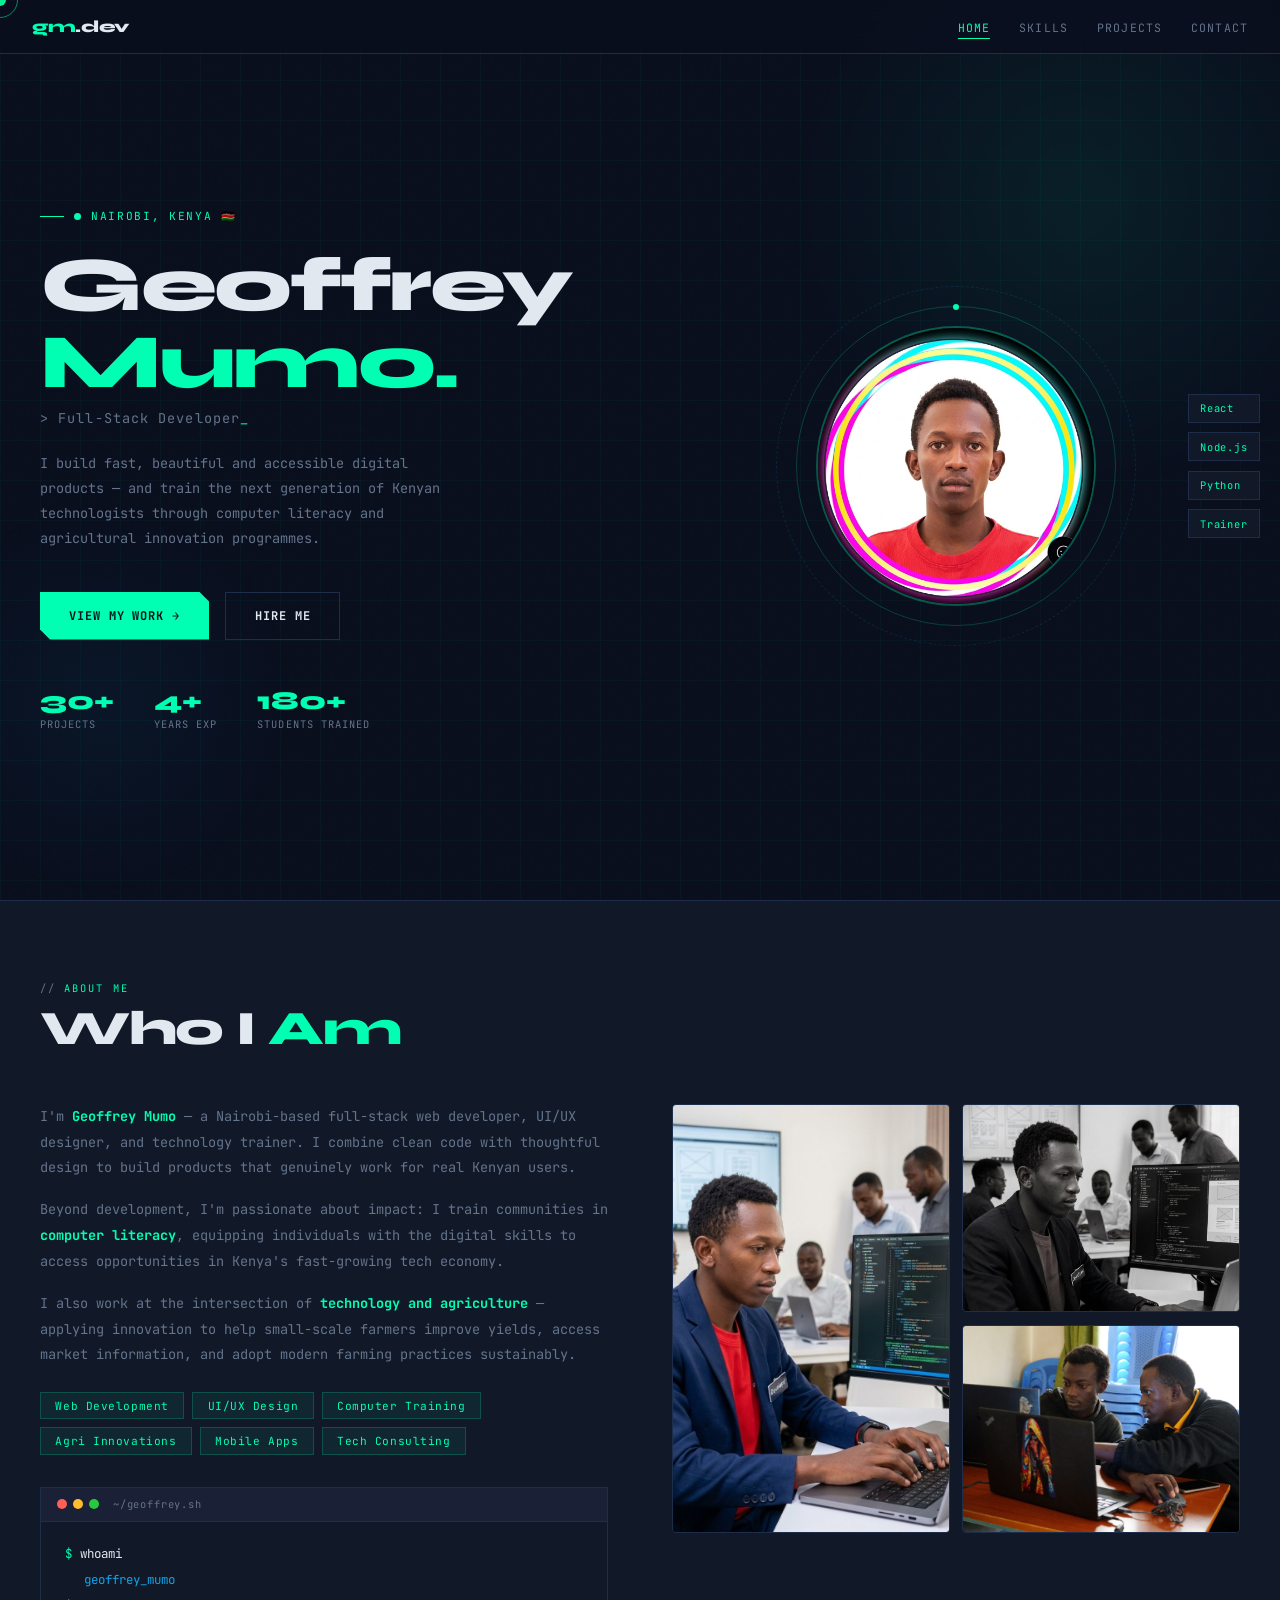
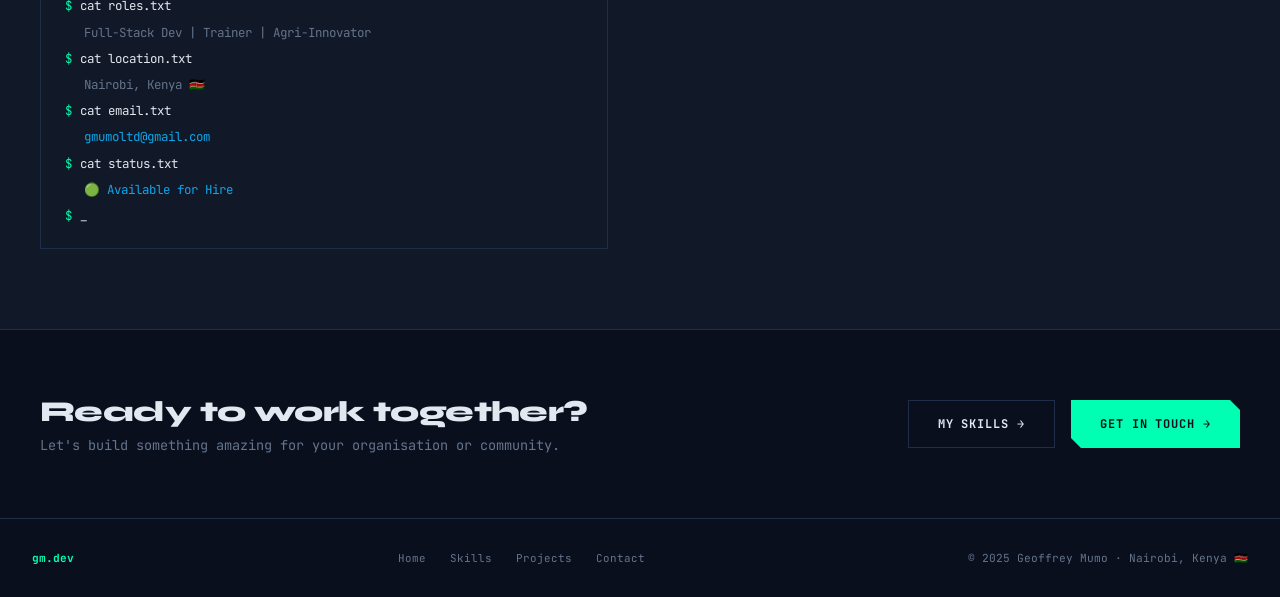
==== index.html @ c4a0ccda "initial commit" ====
<!DOCTYPE html>
<html lang="en">
<head>
  <meta charset="UTF-8" />
  <meta name="viewport" content="width=device-width, initial-scale=1.0" />
  <title>Geoffrey Mumo — Developer & Trainer</title>
  <link rel="icon" type="image/png" href="images/favicon.png" />
  <link rel="stylesheet" href="style.css" />
</head>
<body>

  <!-- Custom Cursor -->
  <div class="cursor" id="cursor"></div>
  <div class="cursor-ring" id="cursorRing"></div>

  <!-- ==================== NAVBAR ==================== -->
  <nav class="navbar">
    <a href="index.html" class="nav-logo">gm<span>.dev</span></a>
    <ul class="nav-links">
      <li><a href="index.html" class="active">Home</a></li>
      <li><a href="skills.html">Skills</a></li>
      <li><a href="projects.html">Projects</a></li>
      <li><a href="contact.html">Contact</a></li>
    </ul>
    <button class="nav-toggle" id="navToggle" aria-label="Menu">
      <span></span><span></span><span></span>
    </button>
  </nav>

  <!-- Mobile Menu -->
  <div class="mobile-menu" id="mobileMenu">
    <a href="index.html" class="menu-link active">Home</a>
    <a href="skills.html" class="menu-link">Skills</a>
    <a href="projects.html" class="menu-link">Projects</a>
    <a href="contact.html" class="menu-link">Contact</a>
  </div>

  <!-- ==================== HERO ==================== -->
  <section class="hero" id="home">
    <div class="hero-glow"></div>
    <div class="hero-glow2"></div>
    <div class="hero-content">

      <!-- Text -->
      <div class="hero-text">
        <div class="hero-tag"><span class="live-dot"></span> Nairobi, Kenya 🇰🇪</div>
        <h1 class="hero-name">
          Geoffrey<br>
          <span class="accent-line">Mumo.</span>
        </h1>
        <p class="hero-title">
          &gt; <span id="typewriter">Full-Stack Developer</span><span class="type-cursor">_</span>
        </p>
        <p class="hero-desc">
          I build fast, beautiful and accessible digital products — and train the next generation of
          Kenyan technologists through computer literacy and agricultural innovation programmes.
        </p>
        <div class="hero-btns">
          <a href="projects.html" class="btn-primary">View My Work →</a>
          <a href="contact.html" class="btn-ghost">Hire Me</a>
        </div>

        <!-- Stats -->
        <div class="hero-stats">
          <div class="stat-item">
            <div class="stat-num" data-count="30" data-suffix="+">0</div>
            <div class="stat-label">Projects</div>
          </div>
          <div class="stat-item">
            <div class="stat-num" data-count="4" data-suffix="+">0</div>
            <div class="stat-label">Years Exp</div>
          </div>
          <div class="stat-item">
            <div class="stat-num" data-count="200" data-suffix="+">0</div>
            <div class="stat-label">Students Trained</div>
          </div>
        </div>
      </div>

      <!-- Avatar -->
      <div class="hero-visual">
        <div class="avatar-wrapper">
          <div class="avatar-ring"></div>
          <div class="avatar-ring2"></div>
          <div class="avatar-photo">
            <img src="images/jeff.png" alt="Geoffrey Mumo" />
          </div>
        </div>
        <div class="tech-badges">
          <div class="badge">React</div>
          <div class="badge">Node.js</div>
          <div class="badge">Python</div>
          <div class="badge">Trainer</div>
        </div>
      </div>

    </div>
  </section>

  <!-- ==================== ABOUT ==================== -->
  <section id="about" style="padding:5rem 2rem; background:var(--surface); border-top:1px solid var(--border);">
    <div class="container">
      <div class="section-label">About Me</div>
      <h2 class="section-title">Who I <em>Am</em></h2>

      <div class="about-grid">
        <!-- Left: text -->
        <div>
          <div class="about-text reveal">
            <p>
              I'm <strong>Geoffrey Mumo</strong> — a Nairobi-based full-stack web developer, UI/UX designer,
              and technology trainer. I combine clean code with thoughtful design to build products
              that genuinely work for real Kenyan users.
            </p>
            <p>
              Beyond development, I'm passionate about impact: I train communities in
              <strong>computer literacy</strong>, equipping individuals with the digital skills to
              access opportunities in Kenya's fast-growing tech economy.
            </p>
            <p>
              I also work at the intersection of <strong>technology and agriculture</strong> — applying
              innovation to help small-scale farmers improve yields, access market information,
              and adopt modern farming practices sustainably.
            </p>
            <div class="do-chips">
              <span class="do-chip">Web Development</span>
              <span class="do-chip">UI/UX Design</span>
              <span class="do-chip">Computer Training</span>
              <span class="do-chip">Agri Innovations</span>
              <span class="do-chip">Mobile Apps</span>
              <span class="do-chip">Tech Consulting</span>
            </div>
          </div>

          <div class="reveal reveal-d1" style="margin-top:2rem;">
            <div class="terminal-box">
              <div class="terminal-header">
                <div class="dot r"></div><div class="dot y"></div><div class="dot g"></div>
                <span class="terminal-title">~/geoffrey.sh</span>
              </div>
              <div class="terminal-body">
                <div class="terminal-line"><span class="prompt">$</span><span class="cmd"> whoami</span></div>
                <div class="terminal-line out hi">geoffrey_mumo</div>
                <div class="terminal-line"><span class="prompt">$</span><span class="cmd"> cat roles.txt</span></div>
                <div class="terminal-line out">Full-Stack Dev | Trainer | Agri-Innovator</div>
                <div class="terminal-line"><span class="prompt">$</span><span class="cmd"> cat location.txt</span></div>
                <div class="terminal-line out">Nairobi, Kenya 🇰🇪</div>
                <div class="terminal-line"><span class="prompt">$</span><span class="cmd"> cat email.txt</span></div>
                <div class="terminal-line out hi">gmumoltd@gmail.com</div>
                <div class="terminal-line"><span class="prompt">$</span><span class="cmd"> cat status.txt</span></div>
                <div class="terminal-line out hi">🟢 Available for Hire</div>
                <div class="terminal-line"><span class="prompt">$</span><span class="cmd"> _</span></div>
              </div>
            </div>
          </div>
        </div>

        <!-- Right: photo collage -->
        <div class="about-images reveal reveal-d2">
          <div class="about-img-wrap tall">
            <img src="images/professional-1.png" alt="Geoffrey coding" />
          </div>
          <div class="about-img-wrap">
            <img src="images/professional-2.png" alt="Geoffrey training" />
          </div>
          <div class="about-img-wrap">
            <img src="images/coding-color.jpg" alt="Training session" />
          </div>
        </div>
      </div>
    </div>
  </section>

  <!-- ==================== CTA STRIP ==================== -->
  <section style="padding:4rem 2rem; background:var(--bg); border-top:1px solid var(--border);">
    <div class="container">
      <div style="display:flex; justify-content:space-between; align-items:center; flex-wrap:wrap; gap:2rem; position:relative; z-index:1;">
        <div>
          <h3 style="font-family:var(--font-disp); font-size:1.8rem; font-weight:800; letter-spacing:-0.02em; margin-bottom:0.4rem;">
            Ready to work together?
          </h3>
          <p style="color:var(--muted); font-size:0.85rem;">Let's build something amazing for your organisation or community.</p>
        </div>
        <div style="display:flex; gap:1rem; flex-wrap:wrap;">
          <a href="skills.html" class="btn-ghost">My Skills →</a>
          <a href="contact.html" class="btn-primary">Get In Touch →</a>
        </div>
      </div>
    </div>
  </section>

  <!-- ==================== FOOTER ==================== -->
  <footer>
    <span class="footer-logo">gm.dev</span>
    <div class="footer-links-row">
      <a href="index.html">Home</a>
      <a href="skills.html">Skills</a>
      <a href="projects.html">Projects</a>
      <a href="contact.html">Contact</a>
    </div>
    <span>© 2025 Geoffrey Mumo · Nairobi, Kenya 🇰🇪</span>
  </footer>

  <script src="main.js"></script>
</body>
</html>
---- style.css ----
/* =============================================
   GEOFFREY MUMO — Personal Portfolio
   style.css  |  Multi-page build
   ============================================= */

@import url('https://fonts.googleapis.com/css2?family=JetBrains+Mono:wght@300;400;700&family=Syne:wght@400;600;800&display=swap');

/* ---- CSS Variables ---- */
:root {
  --bg:       #0A0F1E;
  --surface:  #111827;
  --surface2: #1a2035;
  --border:   #1E2D4A;
  --accent:   #00FFB2;
  --accent2:  #0EA5E9;
  --accent3:  #A78BFA;
  --text:     #E2E8F0;
  --muted:    #64748B;
  --font-mono:'JetBrains Mono', monospace;
  --font-disp:'Syne', sans-serif;
  --glow:     0 0 32px rgba(0,255,178,0.22);
  --trans:    all 0.3s cubic-bezier(0.4,0,0.2,1);
}

/* ---- Base ---- */
*, *::before, *::after { box-sizing:border-box; margin:0; padding:0; }
html { scroll-behavior:smooth; }
body {
  background:var(--bg); color:var(--text);
  font-family:var(--font-mono); overflow-x:hidden; cursor:none;
}
a { text-decoration:none; color:inherit; }
img { display:block; max-width:100%; }

/* ---- Scrollbar ---- */
::-webkit-scrollbar { width:4px; }
::-webkit-scrollbar-track { background:var(--bg); }
::-webkit-scrollbar-thumb { background:var(--accent); border-radius:2px; }

/* ---- Grid BG ---- */
body::before {
  content:''; position:fixed; inset:0;
  background-image:
    linear-gradient(rgba(0,255,178,0.03) 1px,transparent 1px),
    linear-gradient(90deg,rgba(0,255,178,0.03) 1px,transparent 1px);
  background-size:40px 40px; pointer-events:none; z-index:0;
}
body::after {
  content:''; position:fixed; inset:0;
  background-image:url("data:image/svg+xml,%3Csvg viewBox='0 0 256 256' xmlns='http://www.w3.org/2000/svg'%3E%3Cfilter id='n'%3E%3CfeTurbulence type='fractalNoise' baseFrequency='0.9' numOctaves='4' stitchTiles='stitch'/%3E%3C/filter%3E%3Crect width='100%25' height='100%25' filter='url(%23n)' opacity='0.03'/%3E%3C/svg%3E");
  pointer-events:none; z-index:0; opacity:0.35;
}

/* ---- Custom Cursor ---- */
.cursor {
  width:12px; height:12px; background:var(--accent); border-radius:50%;
  position:fixed; pointer-events:none; z-index:9999;
  transform:translate(-50%,-50%);
  transition:transform 0.1s,width 0.2s,height 0.2s;
  mix-blend-mode:difference;
}
.cursor-ring {
  width:36px; height:36px; border:1.5px solid var(--accent); border-radius:50%;
  position:fixed; pointer-events:none; z-index:9998;
  transform:translate(-50%,-50%);
  transition:transform 0.15s ease-out,width 0.2s,height 0.2s,opacity 0.2s;
  opacity:0.5;
}
.cursor.expand { width:20px; height:20px; }
.cursor-ring.expand { width:52px; height:52px; opacity:0.2; }

/* ====================================================  NAVBAR  */
.navbar {
  position:fixed; top:0; left:0; right:0; z-index:1000;
  padding:1rem 2rem;
  background:rgba(10,15,30,0.88); backdrop-filter:blur(20px);
  border-bottom:1px solid var(--border);
  display:flex; justify-content:space-between; align-items:center;
  transition:padding 0.3s;
}
.nav-logo { font-family:var(--font-disp); font-size:1.05rem; font-weight:800; color:var(--accent); letter-spacing:-0.02em; }
.nav-logo span { color:var(--text); }

.nav-links { display:flex; gap:1.8rem; list-style:none; }
.nav-links a {
  color:var(--muted); font-size:0.72rem; letter-spacing:0.1em; text-transform:uppercase;
  transition:var(--trans); position:relative;
}
.nav-links a::after {
  content:''; position:absolute; bottom:-4px; left:0;
  width:0; height:1px; background:var(--accent); transition:width 0.3s;
}
.nav-links a:hover, .nav-links a.active { color:var(--accent); }
.nav-links a:hover::after, .nav-links a.active::after { width:100%; }

.nav-toggle {
  display:none; flex-direction:column; gap:5px;
  background:none; border:none; cursor:none; padding:6px;
}
.nav-toggle span { display:block; width:22px; height:1.5px; background:var(--accent); transition:var(--trans); }
.nav-toggle.active span:nth-child(1){ transform:translateY(6.5px) rotate(45deg); }
.nav-toggle.active span:nth-child(2){ opacity:0; }
.nav-toggle.active span:nth-child(3){ transform:translateY(-6.5px) rotate(-45deg); }

.mobile-menu {
  display:none; position:fixed; inset:0; top:65px;
  background:rgba(10,15,30,0.97); z-index:999;
  flex-direction:column; align-items:center; justify-content:center; gap:2.5rem;
}
.mobile-menu.open { display:flex; }
.mobile-menu a { font-family:var(--font-disp); font-size:2rem; font-weight:800; color:var(--text); transition:var(--trans); }
.mobile-menu a:hover, .mobile-menu a.active { color:var(--accent); }

/* ====================================================  COMMONS  */
section { position:relative; z-index:1; padding:5rem 2rem; }
.container { max-width:1200px; margin:0 auto; }

.section-label {
  font-size:0.65rem; letter-spacing:0.2em; text-transform:uppercase;
  color:var(--accent); margin-bottom:0.5rem;
  display:flex; align-items:center; gap:8px;
}
.section-label::before { content:'//'; color:var(--muted); }

.section-title {
  font-family:var(--font-disp);
  font-size:clamp(1.8rem,4vw,3rem);
  font-weight:800; letter-spacing:-0.03em; margin-bottom:0.5rem; line-height:1.1;
}
.section-title em { font-style:normal; color:var(--accent); }

/* ====================================================  HERO  */
.hero {
  min-height:100vh; display:flex; align-items:center;
  padding:6rem 2rem 4rem; position:relative; overflow:hidden;
}
.hero-glow {
  position:absolute; width:600px; height:600px;
  background:radial-gradient(circle,rgba(0,255,178,0.07) 0%,transparent 70%);
  top:-100px; right:-100px; pointer-events:none;
  animation:glowPulse 4s ease-in-out infinite;
}
.hero-glow2 {
  position:absolute; width:400px; height:400px;
  background:radial-gradient(circle,rgba(14,165,233,0.05) 0%,transparent 70%);
  bottom:0; left:-100px; pointer-events:none;
  animation:glowPulse 5s ease-in-out infinite reverse;
}
@keyframes glowPulse { 0%,100%{transform:scale(1);opacity:1}50%{transform:scale(1.1);opacity:0.7} }

.hero-content {
  position:relative; z-index:1; max-width:1200px; margin:0 auto; width:100%;
  display:grid; grid-template-columns:1fr 1fr; gap:4rem; align-items:center;
}
.hero-tag {
  display:inline-flex; align-items:center; gap:10px;
  font-size:0.7rem; letter-spacing:0.15em; text-transform:uppercase;
  color:var(--accent); margin-bottom:1.5rem;
}
.hero-tag::before { content:''; width:24px; height:1px; background:var(--accent); }
.live-dot { width:7px; height:7px; background:var(--accent); border-radius:50%; animation:livePulse 1.5s ease-in-out infinite; }
@keyframes livePulse { 0%,100%{opacity:1;transform:scale(1)}50%{opacity:0.5;transform:scale(1.4)} }

.hero-name { font-family:var(--font-disp); font-size:clamp(2.5rem,6vw,5rem); font-weight:800; line-height:1.0; letter-spacing:-0.03em; margin-bottom:0.5rem; }
.hero-name .accent-line { color:var(--accent); display:block; }
.hero-title { font-size:0.85rem; color:var(--muted); letter-spacing:0.08em; margin-bottom:1.5rem; }
.type-cursor { color:var(--accent); animation:blink 1s step-end infinite; }
@keyframes blink { 50%{opacity:0} }
.hero-desc { color:var(--muted); font-size:0.85rem; line-height:1.85; max-width:420px; margin-bottom:2.5rem; }
.hero-btns { display:flex; gap:1rem; flex-wrap:wrap; }

.btn-primary {
  display:inline-flex; align-items:center; gap:8px;
  padding:0.9rem 1.8rem; background:var(--accent); color:var(--bg);
  font-size:0.75rem; font-weight:700; letter-spacing:0.08em; text-transform:uppercase;
  border:none; cursor:none; transition:var(--trans); min-height:48px;
  clip-path:polygon(0 0,calc(100% - 10px) 0,100% 10px,100% 100%,10px 100%,0 calc(100% - 10px));
}
.btn-primary:hover { background:#00e0a0; box-shadow:var(--glow); transform:translateY(-2px); color:var(--bg); }

.btn-ghost {
  display:inline-flex; align-items:center; gap:8px;
  padding:0.9rem 1.8rem; background:transparent; color:var(--text);
  font-size:0.75rem; font-weight:700; letter-spacing:0.08em; text-transform:uppercase;
  border:1px solid var(--border); cursor:none; transition:var(--trans); min-height:48px;
}
.btn-ghost:hover { border-color:var(--accent); color:var(--accent); }

/* Avatar */
.hero-visual { position:relative; display:flex; justify-content:center; align-items:center; }
.avatar-wrapper { position:relative; width:280px; height:280px; }
.avatar-ring {
  position:absolute; inset:-20px; border:1px solid rgba(0,255,178,0.2); border-radius:50%;
  animation:spin 12s linear infinite;
}
.avatar-ring::before {
  content:''; position:absolute; top:-3px; left:50%;
  transform:translateX(-50%); width:6px; height:6px; background:var(--accent); border-radius:50%;
}
.avatar-ring2 {
  position:absolute; inset:-40px; border:1px dashed rgba(14,165,233,0.15);
  border-radius:50%; animation:spin 20s linear infinite reverse;
}
@keyframes spin { to{transform:rotate(360deg)} }
.avatar-photo { width:100%; height:100%; border-radius:50%; overflow:hidden; border:2px solid rgba(0,255,178,0.3); position:relative; z-index:1; }
.avatar-photo img { width:100%; height:100%; object-fit:cover; object-position:top center; }

.tech-badges { position:absolute; right:-20px; top:50%; transform:translateY(-50%); display:flex; flex-direction:column; gap:0.6rem; }
.badge { background:var(--surface); border:1px solid var(--border); padding:0.4rem 0.7rem; font-size:0.65rem; color:var(--accent); letter-spacing:0.08em; white-space:nowrap; }

.hero-stats { display:flex; gap:2.5rem; margin-top:3rem; flex-wrap:wrap; }
.stat-num { font-family:var(--font-disp); font-size:1.6rem; font-weight:800; color:var(--accent); line-height:1; }
.stat-label { font-size:0.65rem; color:var(--muted); letter-spacing:0.1em; text-transform:uppercase; margin-top:4px; }

/* ====================================================  ABOUT  */
.about-grid { display:grid; grid-template-columns:1fr 1fr; gap:4rem; align-items:start; margin-top:3rem; }
.about-text p { color:var(--muted); font-size:0.85rem; line-height:1.9; margin-bottom:1rem; }
.about-text p strong { color:var(--accent); }

.about-images { display:grid; grid-template-columns:1fr 1fr; gap:0.8rem; }
.about-img-wrap { border-radius:4px; overflow:hidden; border:1px solid var(--border); position:relative; aspect-ratio:4/3; }
.about-img-wrap img { width:100%; height:100%; object-fit:cover; transition:transform 0.4s; }
.about-img-wrap:hover img { transform:scale(1.04); }
.about-img-wrap.tall { grid-row:span 2; aspect-ratio:auto; height:100%; }

.do-chips { display:flex; flex-wrap:wrap; gap:0.5rem; margin-top:1.5rem; }
.do-chip {
  padding:0.35rem 0.9rem; background:rgba(0,255,178,0.06); border:1px solid rgba(0,255,178,0.2);
  color:var(--accent); font-size:0.7rem; letter-spacing:0.05em; cursor:none; transition:var(--trans);
}
.do-chip:hover { background:rgba(0,255,178,0.15); transform:translateY(-2px); }

.terminal-box { background:var(--surface); border:1px solid var(--border); overflow:hidden; }
.terminal-header { background:var(--surface2); padding:0.6rem 1rem; display:flex; align-items:center; gap:6px; border-bottom:1px solid var(--border); }
.dot { width:10px; height:10px; border-radius:50%; }
.dot.r{background:#FF5F57} .dot.y{background:#FEBC2E} .dot.g{background:#28C840}
.terminal-title { font-size:0.65rem; color:var(--muted); margin-left:0.5rem; letter-spacing:0.08em; }
.terminal-body { padding:1.2rem 1.5rem; font-size:0.78rem; line-height:2.1; }
.terminal-line { display:flex; gap:0.5rem; }
.prompt{color:var(--accent)} .cmd{color:var(--text)}
.out{color:var(--muted);padding-left:1.2rem} .out.hi{color:var(--accent2)}

/* ====================================================  PAGE HERO (inner pages)  */
.page-hero {
  min-height:44vh; display:flex; align-items:flex-end;
  padding:8rem 2rem 3.5rem; position:relative; overflow:hidden;
}
.page-hero-glow {
  position:absolute; width:500px; height:500px;
  background:radial-gradient(circle,rgba(0,255,178,0.07) 0%,transparent 70%);
  top:-80px; right:-80px; pointer-events:none; animation:glowPulse 4s ease-in-out infinite;
}
.page-hero-content { position:relative; z-index:1; max-width:1200px; margin:0 auto; width:100%; }

/* ====================================================  SKILLS  */
.skills-grid { display:grid; grid-template-columns:repeat(3,1fr); gap:1.5rem; margin-top:3rem; }
.skill-card {
  background:var(--surface); border:1px solid var(--border);
  padding:1.8rem; transition:var(--trans); position:relative; overflow:hidden;
}
.skill-card::before { content:''; position:absolute; top:0; left:0; width:3px; height:0; background:var(--accent); transition:height 0.4s; }
.skill-card:hover { border-color:rgba(0,255,178,0.3); transform:translateY(-4px); }
.skill-card:hover::before { height:100%; }
.skill-icon { font-size:1.8rem; margin-bottom:1rem; }
.skill-name { font-family:var(--font-disp); font-size:1rem; font-weight:700; margin-bottom:0.5rem; }
.skill-desc { font-size:0.75rem; color:var(--muted); line-height:1.7; }
.skill-bars { margin-top:1rem; }
.skill-bar-row { display:flex; justify-content:space-between; font-size:0.65rem; color:var(--muted); margin-bottom:0.3rem; }
.bar-track { width:100%; height:2px; background:var(--border); margin-bottom:0.8rem; }
.bar-fill { height:100%; background:linear-gradient(90deg,var(--accent),var(--accent2)); transition:width 1.2s cubic-bezier(0.4,0,0.2,1); }

.tools-grid { display:flex; flex-wrap:wrap; gap:0.6rem; margin-top:2rem; }
.tool-pill { padding:0.4rem 1rem; background:var(--surface); border:1px solid var(--border); font-size:0.72rem; color:var(--muted); transition:var(--trans); cursor:none; }
.tool-pill:hover { border-color:var(--accent); color:var(--accent); }

/* ====================================================  PROJECTS  */
.projects-filter { display:flex; gap:0.6rem; flex-wrap:wrap; margin-top:1.5rem; margin-bottom:2rem; }
.filter-btn {
  padding:0.45rem 1rem; background:transparent; border:1px solid var(--border);
  color:var(--muted); font-family:var(--font-mono); font-size:0.7rem;
  letter-spacing:0.08em; text-transform:uppercase; cursor:none; transition:var(--trans);
}
.filter-btn:hover, .filter-btn.active { border-color:var(--accent); color:var(--accent); background:rgba(0,255,178,0.06); }

.projects-grid { display:grid; grid-template-columns:repeat(auto-fill,minmax(340px,1fr)); gap:1.5rem; }
.project-card { background:var(--surface); border:1px solid var(--border); overflow:hidden; transition:var(--trans); }
.project-card:hover { border-color:rgba(0,255,178,0.3); transform:translateY(-6px); box-shadow:0 20px 40px rgba(0,0,0,0.4); }

.project-img { height:210px; overflow:hidden; position:relative; border-bottom:1px solid var(--border); }
.project-img img { width:100%; height:100%; object-fit:cover; transition:transform 0.5s; }
.project-card:hover .project-img img { transform:scale(1.06); }
.project-img-placeholder { height:210px; display:flex; align-items:center; justify-content:center; font-size:3.5rem; background:var(--surface2); border-bottom:1px solid var(--border); position:relative; }
.project-img-placeholder::before { content:''; position:absolute; inset:0; background:linear-gradient(135deg,rgba(0,255,178,0.06),rgba(14,165,233,0.06)); }

.project-body { padding:1.5rem; }
.project-tags { display:flex; gap:0.4rem; flex-wrap:wrap; margin-bottom:0.8rem; }
.project-tag { padding:0.2rem 0.5rem; background:rgba(167,139,250,0.1); border:1px solid rgba(167,139,250,0.2); color:var(--accent3); font-size:0.6rem; letter-spacing:0.06em; text-transform:uppercase; }
.project-title { font-family:var(--font-disp); font-size:1.1rem; font-weight:700; margin-bottom:0.5rem; }
.project-desc { font-size:0.75rem; color:var(--muted); line-height:1.7; margin-bottom:1.2rem; }
.project-links { display:flex; gap:0.8rem; }
.project-link { font-size:0.65rem; letter-spacing:0.08em; text-transform:uppercase; color:var(--accent); display:flex; align-items:center; gap:4px; transition:var(--trans); }
.project-link:hover { color:var(--text); }

/* ====================================================  CONTACT  */
.contact-grid { display:grid; grid-template-columns:1fr 1fr; gap:4rem; margin-top:3rem; align-items:start; }
.contact-desc { font-size:0.85rem; color:var(--muted); line-height:1.9; margin-bottom:2rem; }
.contact-item { display:flex; align-items:center; gap:1rem; padding:0.9rem 0; border-bottom:1px solid var(--border); }
.contact-icon { width:40px; height:40px; background:rgba(0,255,178,0.08); display:flex; align-items:center; justify-content:center; font-size:1rem; flex-shrink:0; }
.contact-label { font-size:0.65rem; color:var(--muted); letter-spacing:0.1em; text-transform:uppercase; }
.contact-value { font-size:0.82rem; color:var(--text); }
.contact-value a { color:var(--accent); transition:var(--trans); }
.contact-value a:hover { color:var(--text); }

.contact-form { display:flex; flex-direction:column; gap:1rem; }
.form-group { display:flex; flex-direction:column; gap:0.4rem; }
.form-label { font-size:0.65rem; color:var(--muted); letter-spacing:0.1em; text-transform:uppercase; }
.form-input, .form-textarea { background:var(--surface); border:1px solid var(--border); color:var(--text); padding:0.75rem 1rem; font-family:var(--font-mono); font-size:0.8rem; outline:none; transition:var(--trans); min-height:48px; }
.form-input:focus, .form-textarea:focus { border-color:var(--accent); box-shadow:0 0 0 2px rgba(0,255,178,0.1); }
.form-textarea { resize:vertical; min-height:130px; }

.avail-card { background:var(--surface); border:1px solid rgba(0,255,178,0.2); padding:1.5rem; margin-top:2rem; }
.avail-status { display:flex; align-items:center; gap:10px; font-size:0.8rem; margin-bottom:0.5rem; }
.avail-dot { width:10px; height:10px; background:var(--accent); border-radius:50%; animation:livePulse 1.5s ease-in-out infinite; flex-shrink:0; }
.avail-text { font-size:0.75rem; color:var(--muted); line-height:1.7; }

.socials { display:flex; gap:0.8rem; margin-top:1.5rem; flex-wrap:wrap; }
.social-link { display:flex; align-items:center; gap:6px; padding:0.5rem 1rem; background:var(--surface); border:1px solid var(--border); color:var(--muted); font-size:0.7rem; letter-spacing:0.05em; transition:var(--trans); cursor:none; }
.social-link:hover { border-color:var(--accent); color:var(--accent); }

/* ====================================================  FOOTER  */
footer { padding:2rem; border-top:1px solid var(--border); display:flex; justify-content:space-between; align-items:center; font-size:0.7rem; color:var(--muted); position:relative; z-index:1; flex-wrap:wrap; gap:1rem; }
.footer-logo { color:var(--accent); font-weight:700; }
.footer-links-row { display:flex; gap:1.5rem; }
.footer-links-row a { color:var(--muted); font-size:0.68rem; transition:var(--trans); }
.footer-links-row a:hover { color:var(--accent); }

/* ====================================================  REVEAL  */
.reveal { opacity:0; transform:translateY(30px); transition:opacity 0.7s ease,transform 0.7s ease; }
.reveal.visible { opacity:1; transform:translateY(0); }
.reveal-d1{transition-delay:0.1s} .reveal-d2{transition-delay:0.2s} .reveal-d3{transition-delay:0.3s}

/* ====================================================  RESPONSIVE  */
@media (max-width:768px) {
  body { cursor:auto; }
  .cursor, .cursor-ring { display:none; }
  .nav-links { display:none; }
  .nav-toggle { display:flex; cursor:pointer; }
  .hero-content { grid-template-columns:1fr; text-align:center; gap:3rem; }
  .hero-visual { order:-1; }
  .avatar-wrapper { width:200px; height:200px; }
  .tech-badges { display:none; }
  .hero-desc { margin:0 auto 2rem; }
  .hero-btns { justify-content:center; }
  .hero-stats { justify-content:center; }
  .about-grid { grid-template-columns:1fr; }
  .skills-grid { grid-template-columns:1fr; }
  .projects-grid { grid-template-columns:1fr; }
  .contact-grid { grid-template-columns:1fr; }
  .about-images { grid-template-columns:1fr 1fr; }
  footer { flex-direction:column; text-align:center; }
  .footer-links-row { justify-content:center; }
  .page-hero { min-height:36vh; padding:7rem 1.5rem 2.5rem; }
}
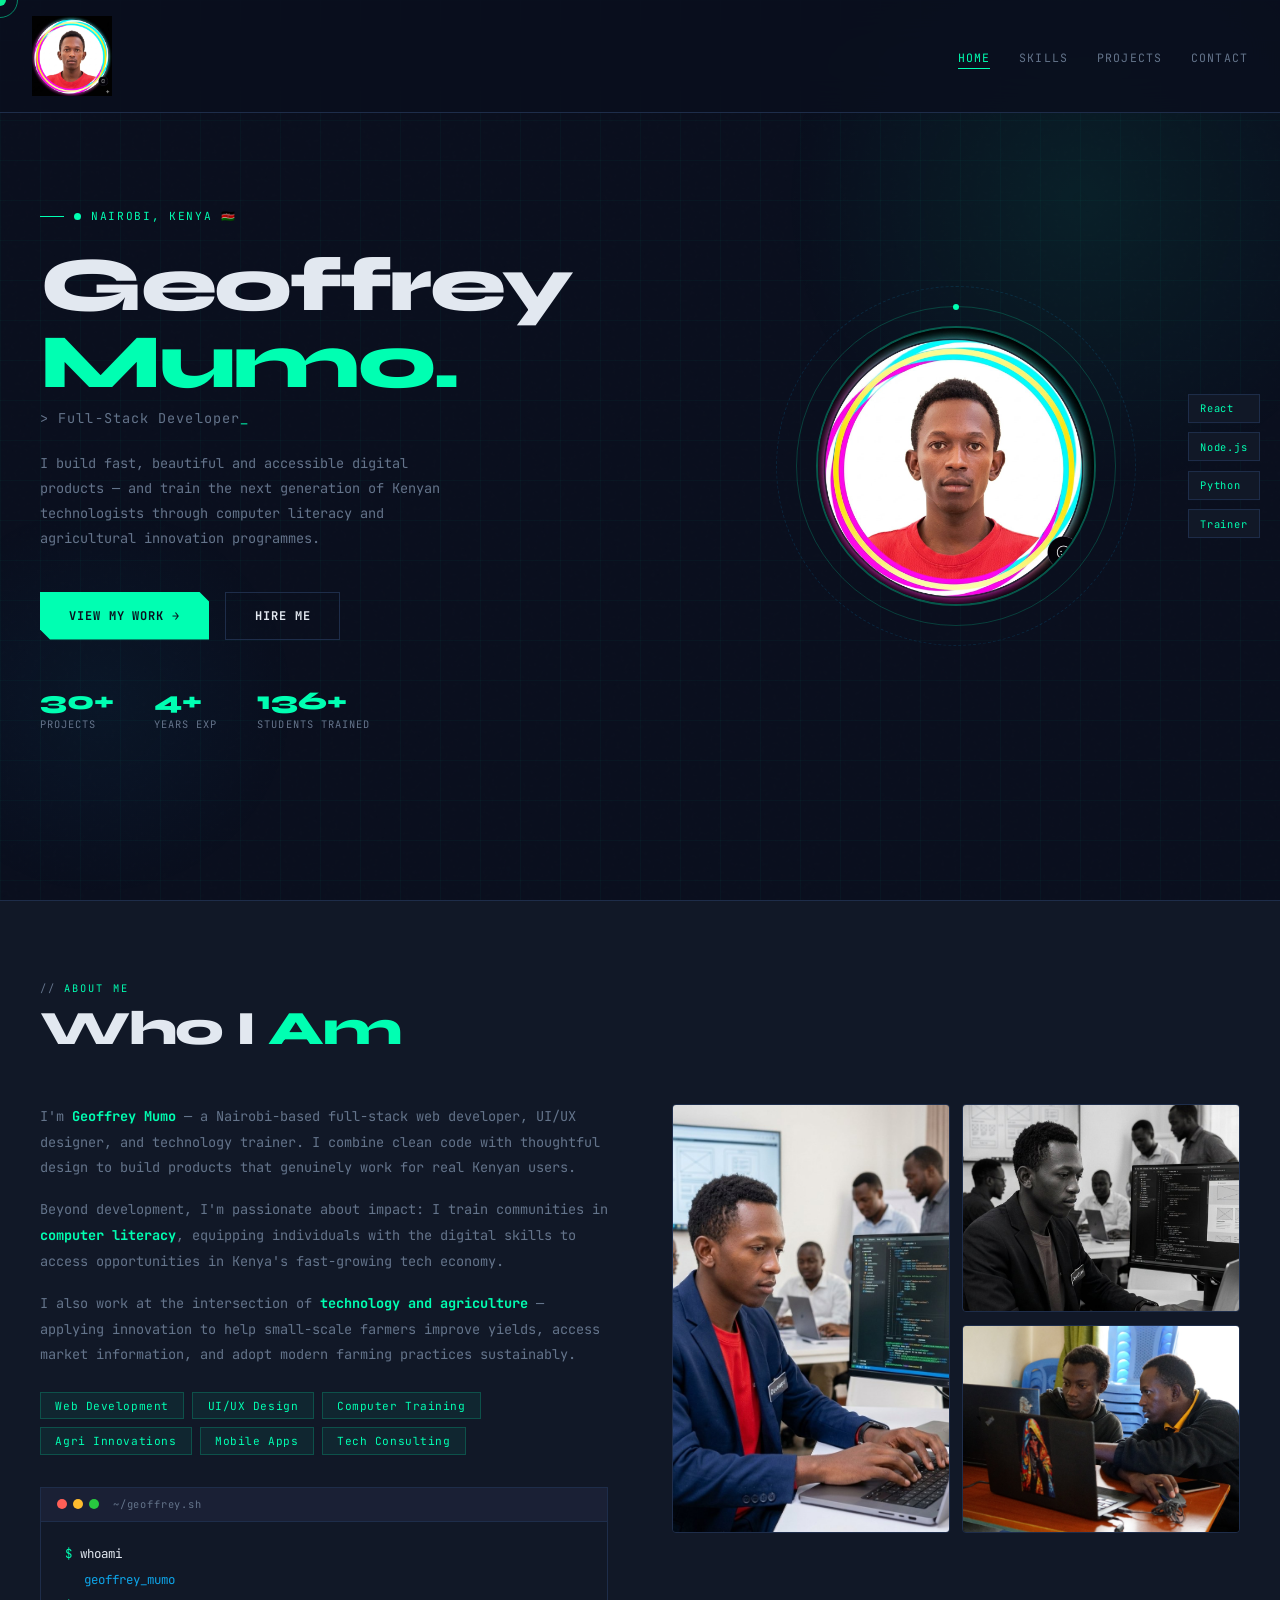
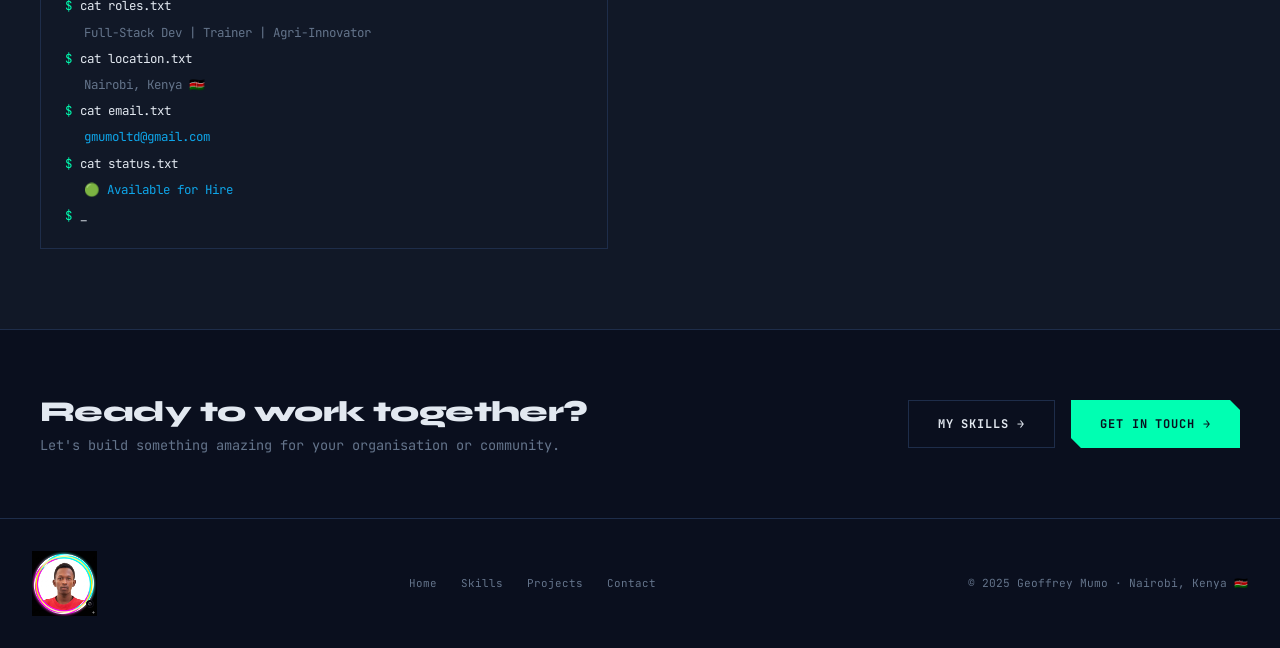
==== commit d3bc3274: "logo" ====
--- a/index.html
+++ b/index.html
@@ -15,7 +15,7 @@
 
   <!-- ==================== NAVBAR ==================== -->
   <nav class="navbar">
-    <a href="index.html" class="nav-logo">gm<span>.dev</span></a>
+    <a href="index.html" class="nav-logo"><img src="images\jeff.png" alt="jeff" width="80"></a>
     <ul class="nav-links">
       <li><a href="index.html" class="active">Home</a></li>
       <li><a href="skills.html">Skills</a></li>
@@ -191,7 +191,7 @@
 
   <!-- ==================== FOOTER ==================== -->
   <footer>
-    <span class="footer-logo">gm.dev</span>
+    <span class="footer-logo"><img src="images\jeff.png" alt="jeff" width="65"></span>
     <div class="footer-links-row">
       <a href="index.html">Home</a>
       <a href="skills.html">Skills</a>
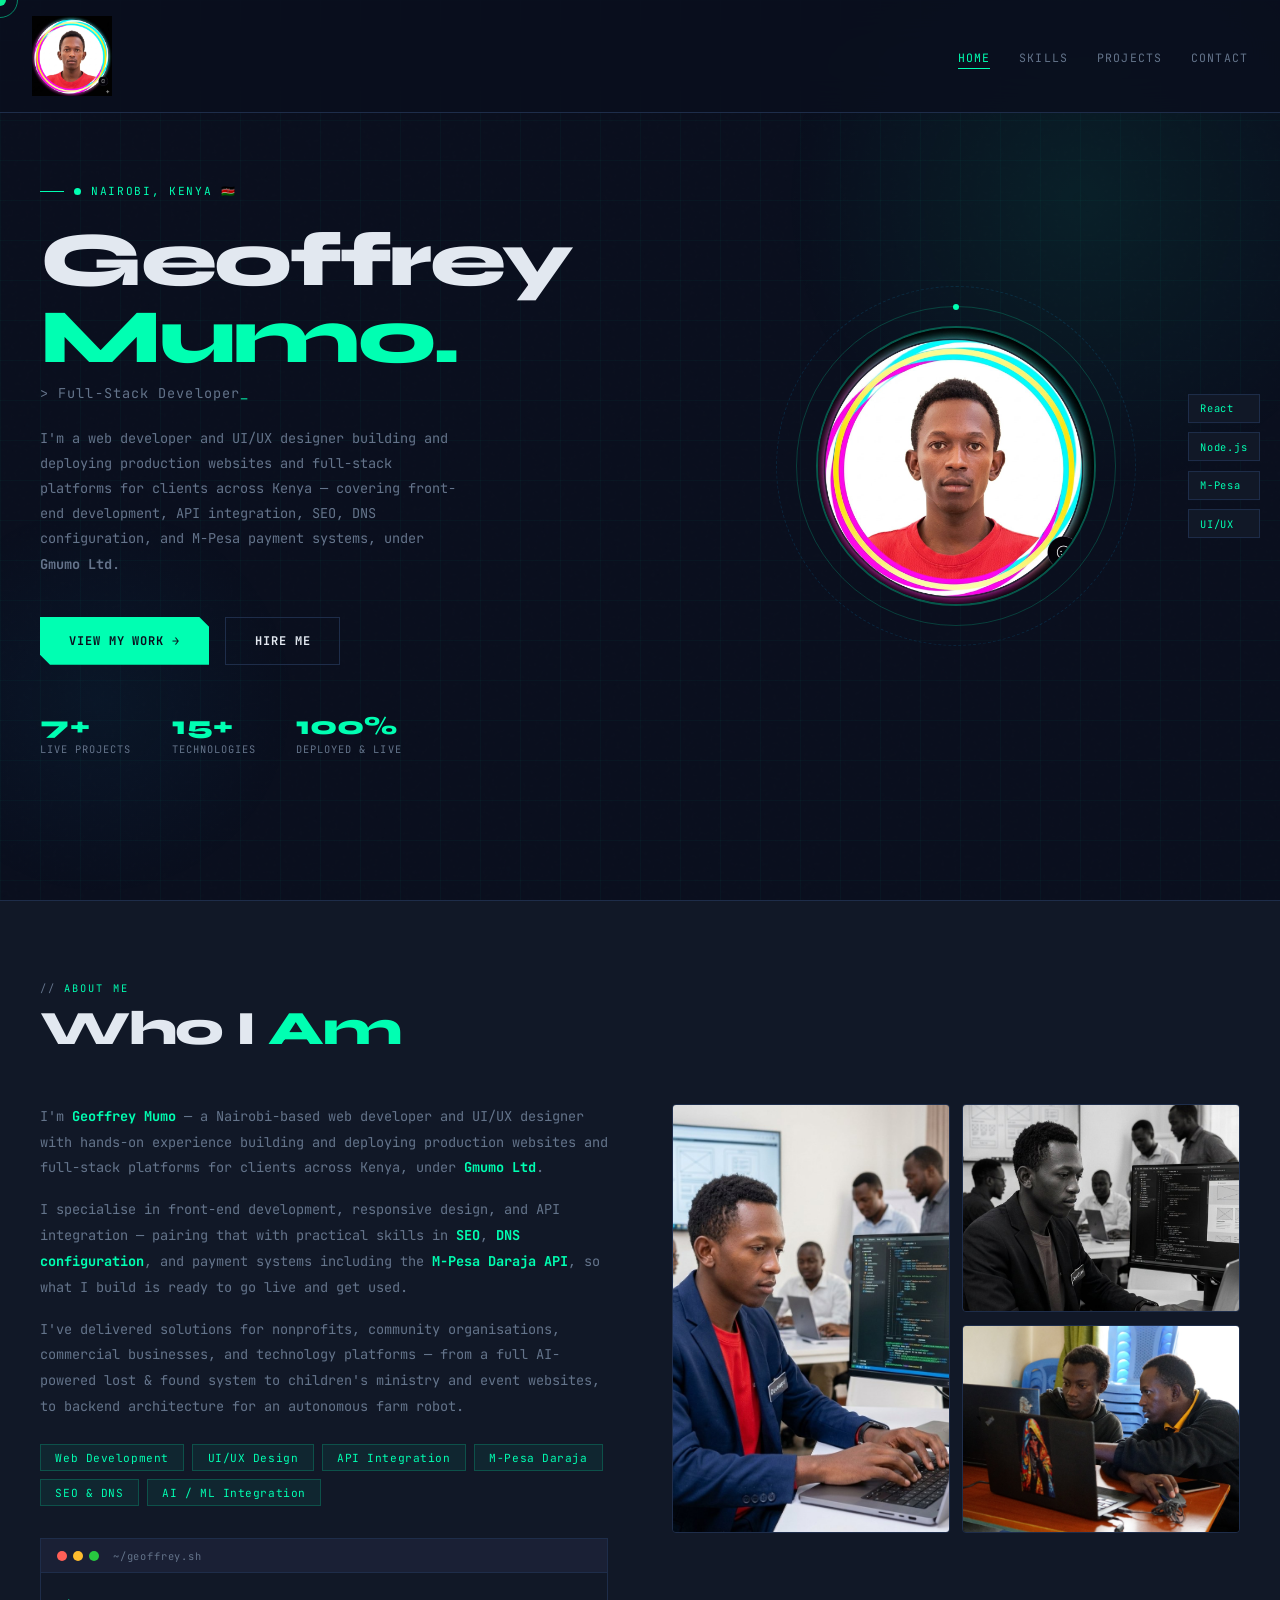
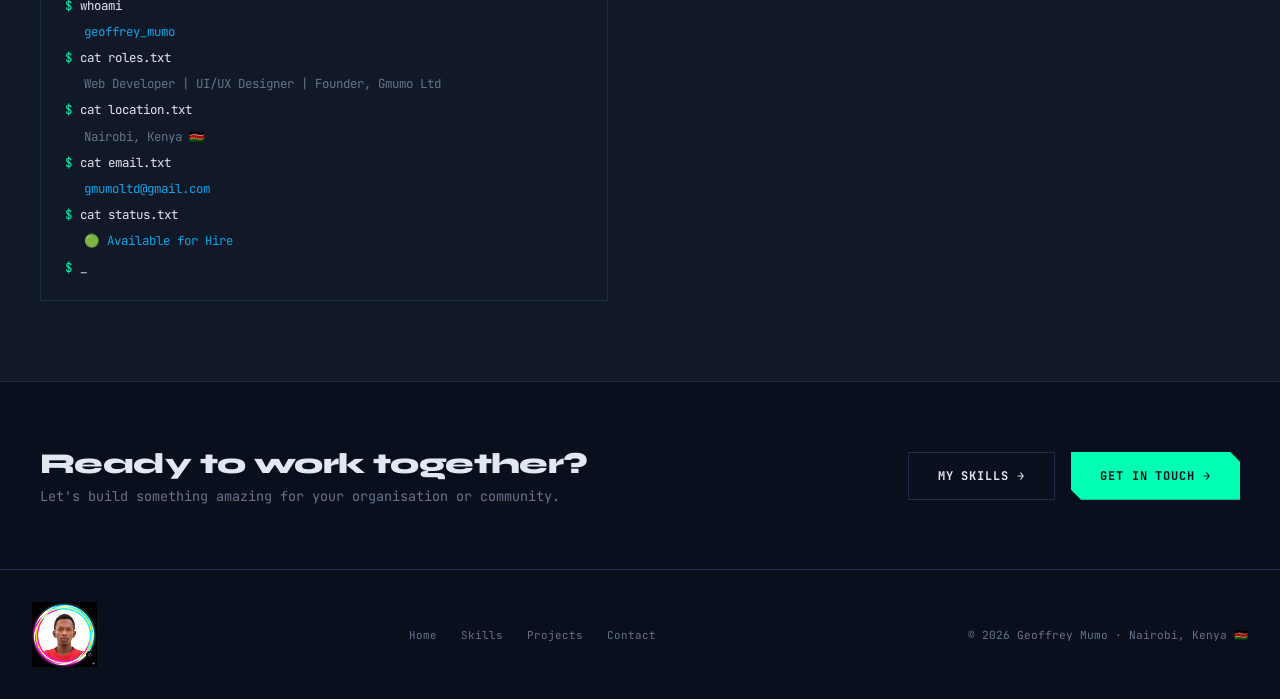
==== commit 54e9e68c: "update" ====
--- a/index.html
+++ b/index.html
@@ -3,7 +3,7 @@
 <head>
   <meta charset="UTF-8" />
   <meta name="viewport" content="width=device-width, initial-scale=1.0" />
-  <title>Geoffrey Mumo — Developer & Trainer</title>
+  <title>Geoffrey Mumo — Web Developer & UI/UX Designer | Gmumo Ltd</title>
   <link rel="icon" type="image/png" href="images/favicon.png" />
   <link rel="stylesheet" href="style.css" />
 </head>
@@ -52,8 +52,9 @@
           &gt; <span id="typewriter">Full-Stack Developer</span><span class="type-cursor">_</span>
         </p>
         <p class="hero-desc">
-          I build fast, beautiful and accessible digital products — and train the next generation of
-          Kenyan technologists through computer literacy and agricultural innovation programmes.
+          I'm a web developer and UI/UX designer building and deploying production websites and full-stack
+          platforms for clients across Kenya — covering front-end development, API integration, SEO, DNS
+          configuration, and M-Pesa payment systems, under <strong>Gmumo Ltd</strong>.
         </p>
         <div class="hero-btns">
           <a href="projects.html" class="btn-primary">View My Work →</a>
@@ -63,16 +64,16 @@
         <!-- Stats -->
         <div class="hero-stats">
           <div class="stat-item">
-            <div class="stat-num" data-count="30" data-suffix="+">0</div>
-            <div class="stat-label">Projects</div>
+            <div class="stat-num" data-count="7" data-suffix="+">0</div>
+            <div class="stat-label">Live Projects</div>
           </div>
           <div class="stat-item">
-            <div class="stat-num" data-count="4" data-suffix="+">0</div>
-            <div class="stat-label">Years Exp</div>
+            <div class="stat-num" data-count="15" data-suffix="+">0</div>
+            <div class="stat-label">Technologies</div>
           </div>
           <div class="stat-item">
-            <div class="stat-num" data-count="200" data-suffix="+">0</div>
-            <div class="stat-label">Students Trained</div>
+            <div class="stat-num" data-count="100" data-suffix="%">0</div>
+            <div class="stat-label">Deployed & Live</div>
           </div>
         </div>
       </div>
@@ -89,8 +90,8 @@
         <div class="tech-badges">
           <div class="badge">React</div>
           <div class="badge">Node.js</div>
-          <div class="badge">Python</div>
-          <div class="badge">Trainer</div>
+          <div class="badge">M-Pesa</div>
+          <div class="badge">UI/UX</div>
         </div>
       </div>
 
@@ -108,27 +109,28 @@
         <div>
           <div class="about-text reveal">
             <p>
-              I'm <strong>Geoffrey Mumo</strong> — a Nairobi-based full-stack web developer, UI/UX designer,
-              and technology trainer. I combine clean code with thoughtful design to build products
-              that genuinely work for real Kenyan users.
+              I'm <strong>Geoffrey Mumo</strong> — a Nairobi-based web developer and UI/UX designer with
+              hands-on experience building and deploying production websites and full-stack platforms for
+              clients across Kenya, under <strong>Gmumo Ltd</strong>.
             </p>
             <p>
-              Beyond development, I'm passionate about impact: I train communities in
-              <strong>computer literacy</strong>, equipping individuals with the digital skills to
-              access opportunities in Kenya's fast-growing tech economy.
+              I specialise in front-end development, responsive design, and API integration — pairing that
+              with practical skills in <strong>SEO</strong>, <strong>DNS configuration</strong>, and payment
+              systems including the <strong>M-Pesa Daraja API</strong>, so what I build is ready to go live
+              and get used.
             </p>
             <p>
-              I also work at the intersection of <strong>technology and agriculture</strong> — applying
-              innovation to help small-scale farmers improve yields, access market information,
-              and adopt modern farming practices sustainably.
+              I've delivered solutions for nonprofits, community organisations, commercial businesses, and
+              technology platforms — from a full AI-powered lost &amp; found system to children's ministry
+              and event websites, to backend architecture for an autonomous farm robot.
             </p>
             <div class="do-chips">
               <span class="do-chip">Web Development</span>
               <span class="do-chip">UI/UX Design</span>
-              <span class="do-chip">Computer Training</span>
-              <span class="do-chip">Agri Innovations</span>
-              <span class="do-chip">Mobile Apps</span>
-              <span class="do-chip">Tech Consulting</span>
+              <span class="do-chip">API Integration</span>
+              <span class="do-chip">M-Pesa Daraja</span>
+              <span class="do-chip">SEO & DNS</span>
+              <span class="do-chip">AI / ML Integration</span>
             </div>
           </div>
 
@@ -142,7 +144,7 @@
                 <div class="terminal-line"><span class="prompt">$</span><span class="cmd"> whoami</span></div>
                 <div class="terminal-line out hi">geoffrey_mumo</div>
                 <div class="terminal-line"><span class="prompt">$</span><span class="cmd"> cat roles.txt</span></div>
-                <div class="terminal-line out">Full-Stack Dev | Trainer | Agri-Innovator</div>
+                <div class="terminal-line out">Web Developer | UI/UX Designer | Founder, Gmumo Ltd</div>
                 <div class="terminal-line"><span class="prompt">$</span><span class="cmd"> cat location.txt</span></div>
                 <div class="terminal-line out">Nairobi, Kenya 🇰🇪</div>
                 <div class="terminal-line"><span class="prompt">$</span><span class="cmd"> cat email.txt</span></div>
@@ -161,10 +163,10 @@
             <img src="images/professional-1.png" alt="Geoffrey coding" />
           </div>
           <div class="about-img-wrap">
-            <img src="images/professional-2.png" alt="Geoffrey training" />
+            <img src="images/professional-2.png" alt="Geoffrey Mumo working" />
           </div>
           <div class="about-img-wrap">
-            <img src="images/coding-color.jpg" alt="Training session" />
+            <img src="images/coding-color.jpg" alt="Geoffrey Mumo coding session" />
           </div>
         </div>
       </div>
@@ -198,7 +200,7 @@
       <a href="projects.html">Projects</a>
       <a href="contact.html">Contact</a>
     </div>
-    <span>© 2025 Geoffrey Mumo · Nairobi, Kenya 🇰🇪</span>
+    <span>© 2026 Geoffrey Mumo · Nairobi, Kenya 🇰🇪</span>
   </footer>
 
   <script src="main.js"></script>
